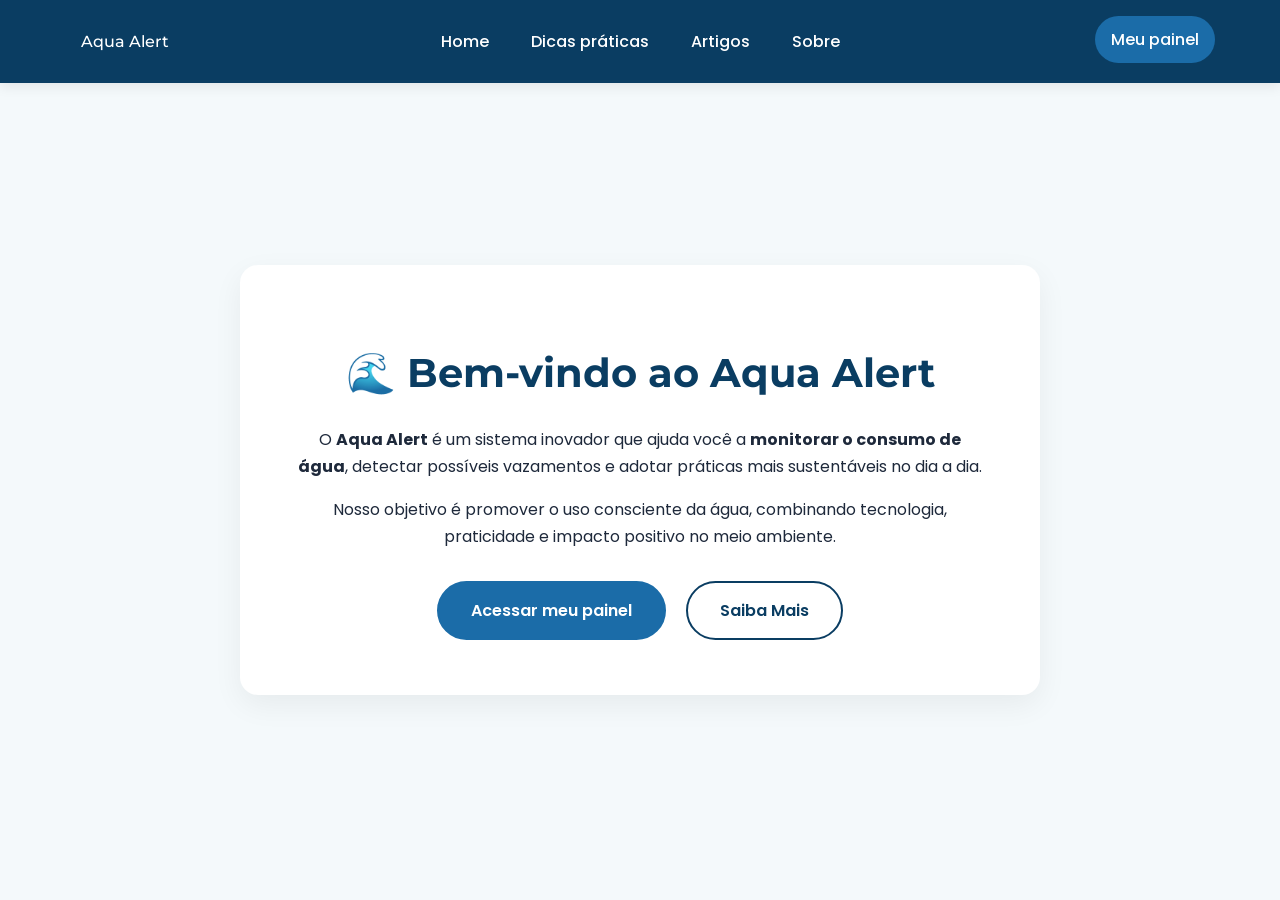
==== docs/index.html @ 445720dc "Publish Aqua Alert static site and API" ====
<!doctype html>
<html lang="pt-BR"><head><meta charset="utf-8"><meta name="viewport" content="width=device-width,initial-scale=1"><title>Aqua Alert</title><link rel="preconnect" href="https://fonts.googleapis.com"><link rel="preconnect" href="https://fonts.gstatic.com" crossorigin><link href="https://fonts.googleapis.com/css2?family=Montserrat:wght@400;500;600;700&family=Poppins:wght@300;400;500;600&display=swap" rel="stylesheet"><link rel="stylesheet" href="site.css"></head>
<body><nav class="navbar"><div class="nav-container"><div class="logo"><a href="index.html">Aqua Alert</a></div><div class="nav-links"><a href="index.html">Home</a><a href="dicas.html">Dicas práticas</a><a href="artigos.html">Artigos</a><a href="sobre.html">Sobre</a></div><div class="nav-cta"><a href="dashboard.html">Meu painel</a></div></div></nav><main class="page welcome-container"><div class="welcome-box"><h1>🌊 Bem-vindo ao Aqua Alert</h1><p>O <strong>Aqua Alert</strong> é um sistema inovador que ajuda você a <strong>monitorar o consumo de água</strong>, detectar possíveis vazamentos e adotar práticas mais sustentáveis no dia a dia.</p><p>Nosso objetivo é promover o uso consciente da água, combinando tecnologia, praticidade e impacto positivo no meio ambiente.</p><div class="cta-buttons"><a class="button primary" href="dashboard.html">Acessar meu painel</a><a class="button" href="sobre.html">Saiba Mais</a></div></div></main></body></html>
---- docs/site.css ----
:root { --primary: #0A3D62; --secondary: #1B6CA8; --accent: #38BDF8; --bg-light: #F4F9FB; --text-dark: #1E293B; --font-heading: 'Montserrat', sans-serif; --font-body: 'Poppins', sans-serif; }
* { box-sizing: border-box; }
body { margin: 0; min-height: 100vh; padding-top: 105px; color: var(--text-dark); background: var(--bg-light); font-family: var(--font-body); line-height: 1.7; }
.navbar { position: fixed; z-index: 10; inset: 0 0 auto; background: var(--primary); padding: 18px 0; box-shadow: 0 4px 12px rgba(0,0,0,.08); }
.nav-container { width: 90%; max-width: 1150px; margin: auto; display: grid; grid-template-columns: 1fr auto 1fr; align-items: center; }
.logo { justify-self: start; font-family: var(--font-heading); font-weight: 700; }
.nav-links { display: flex; gap: 10px; justify-self: center; }
.nav-cta { justify-self: end; }
.navbar a { display: inline-block; padding: 10px 16px; color: #fff; text-decoration: none; font-weight: 500; border-radius: 30px; transition: .25s ease; }
.navbar a:hover, .nav-cta a { background: var(--secondary); transform: translateY(-2px); }
.page { width: min(1200px, 90%); margin: 0 auto 60px; }
.welcome-container { min-height: calc(100vh - 150px); display: grid; place-items: center; }
.welcome-box { max-width: 800px; padding: 55px; text-align: center; background: #fff; border-radius: 18px; box-shadow: 0 10px 30px rgba(0,0,0,.06); }
h1,h2,h3 { font-family: var(--font-heading); color: var(--primary); line-height: 1.3; } .welcome-box h1 { font-size: clamp(2rem, 5vw, 2.5rem); }
.cta-buttons { display: flex; flex-wrap: wrap; justify-content: center; gap: 20px; margin-top: 30px; }
.button { display: inline-block; padding: 14px 32px; border: 2px solid var(--primary); border-radius: 40px; color: var(--primary); font-weight: 600; text-decoration: none; transition:.25s; }
.button.primary, .button:hover { color: #fff; background: var(--secondary); border-color: var(--secondary); }
.header { max-width: 850px; margin: 35px auto 45px; text-align: center; } .header h1 { font-size: clamp(2rem,5vw,2.5rem); }
.dicas-grid,.team,.benefits-grid { display:grid; grid-template-columns:repeat(auto-fit,minmax(260px,1fr)); gap:2rem; }
.dica-card,.member-card,.benefit-card,.content-card { padding:1.5rem; border-radius:16px; background:#fff; box-shadow:0 6px 20px rgba(0,0,0,.06); }
.dica-card:hover,.member-card:hover,.benefit-card:hover { transform:translateY(-5px); } .dica-icon { font-size:2.5rem; } .economia { display:flex; justify-content:space-between; gap:10px; padding:12px; border-radius:12px; background:#edf7fc; } .economia-valor { color:var(--secondary); font-weight:700; }
.content-card { max-width:900px; margin:auto; } .content-card h2 { color:var(--secondary); margin-top:1.8rem; } .content-card p { text-align:justify; } .content-card dt { color:#b66d00; font-weight:700; margin-top:1rem; } .content-card dd { margin: .3rem 0 1rem 1.5rem; }
.team { margin: 30px 0; } .member-card { text-align:center; } .photo { width:140px; height:140px; overflow:hidden; margin:0 auto 15px; border-radius:50%; } .photo img { width:100%; height:100%; object-fit:cover; }
.benefits { margin-top:45px; } .benefit-card { text-align:center; } .mission { display:grid; grid-template-columns:repeat(auto-fit,minmax(280px,1fr)); gap:30px; margin-top:30px; }
@media (max-width:760px) { body { padding-top: 150px; } .nav-container { grid-template-columns:1fr; justify-items:center; gap:7px; } .logo,.nav-cta,.nav-links { justify-self:center; } .nav-links { flex-wrap:wrap; justify-content:center; } .navbar a { padding:5px 8px; font-size:.85rem; } .welcome-box { padding:35px 25px; } }
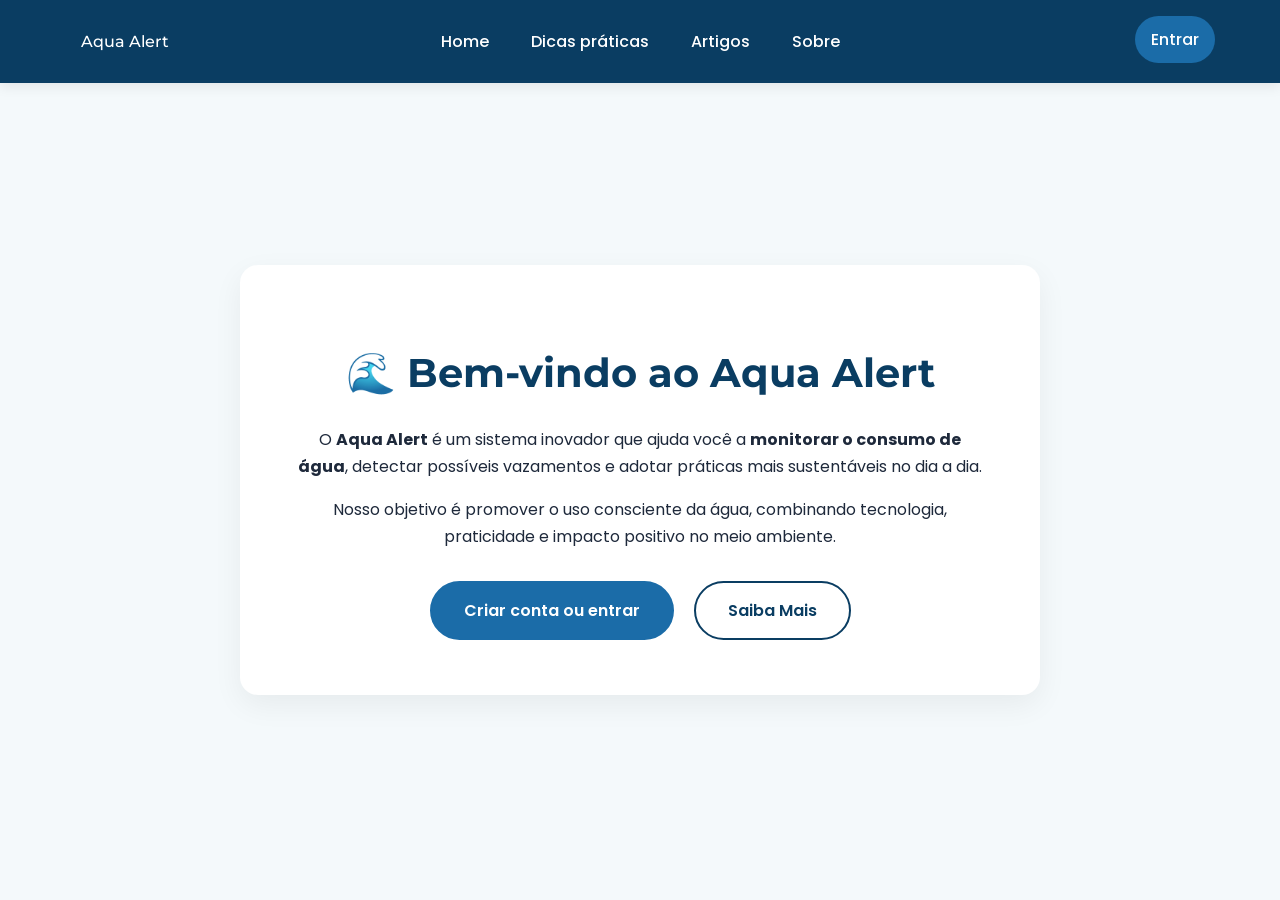
==== commit f2365a5c: "Add accounts and individual ESP devices" ====
--- a/docs/index.html
+++ b/docs/index.html
@@ -1,3 +1,3 @@
 <!doctype html>
 <html lang="pt-BR"><head><meta charset="utf-8"><meta name="viewport" content="width=device-width,initial-scale=1"><title>Aqua Alert</title><link rel="preconnect" href="https://fonts.googleapis.com"><link rel="preconnect" href="https://fonts.gstatic.com" crossorigin><link href="https://fonts.googleapis.com/css2?family=Montserrat:wght@400;500;600;700&family=Poppins:wght@300;400;500;600&display=swap" rel="stylesheet"><link rel="stylesheet" href="site.css"></head>
-<body><nav class="navbar"><div class="nav-container"><div class="logo"><a href="index.html">Aqua Alert</a></div><div class="nav-links"><a href="index.html">Home</a><a href="dicas.html">Dicas práticas</a><a href="artigos.html">Artigos</a><a href="sobre.html">Sobre</a></div><div class="nav-cta"><a href="dashboard.html">Meu painel</a></div></div></nav><main class="page welcome-container"><div class="welcome-box"><h1>🌊 Bem-vindo ao Aqua Alert</h1><p>O <strong>Aqua Alert</strong> é um sistema inovador que ajuda você a <strong>monitorar o consumo de água</strong>, detectar possíveis vazamentos e adotar práticas mais sustentáveis no dia a dia.</p><p>Nosso objetivo é promover o uso consciente da água, combinando tecnologia, praticidade e impacto positivo no meio ambiente.</p><div class="cta-buttons"><a class="button primary" href="dashboard.html">Acessar meu painel</a><a class="button" href="sobre.html">Saiba Mais</a></div></div></main></body></html>
+<body><nav class="navbar"><div class="nav-container"><div class="logo"><a href="index.html">Aqua Alert</a></div><div class="nav-links"><a href="index.html">Home</a><a href="dicas.html">Dicas práticas</a><a href="artigos.html">Artigos</a><a href="sobre.html">Sobre</a></div><div class="nav-cta"><a href="auth.html">Entrar</a></div></div></nav><main class="page welcome-container"><div class="welcome-box"><h1>🌊 Bem-vindo ao Aqua Alert</h1><p>O <strong>Aqua Alert</strong> é um sistema inovador que ajuda você a <strong>monitorar o consumo de água</strong>, detectar possíveis vazamentos e adotar práticas mais sustentáveis no dia a dia.</p><p>Nosso objetivo é promover o uso consciente da água, combinando tecnologia, praticidade e impacto positivo no meio ambiente.</p><div class="cta-buttons"><a class="button primary" href="auth.html">Criar conta ou entrar</a><a class="button" href="sobre.html">Saiba Mais</a></div></div></main></body></html>
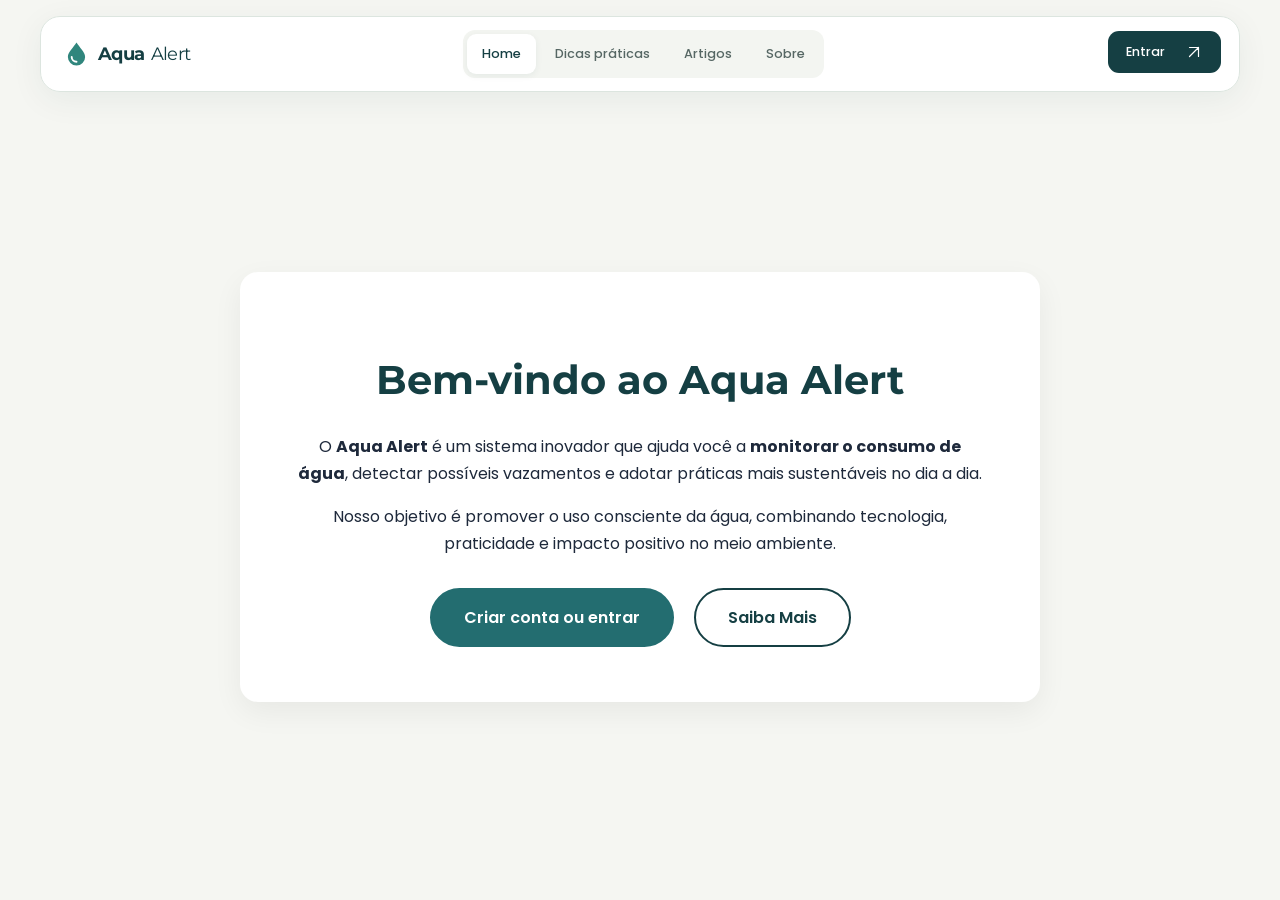
==== commit 2194b2eb: "feat: redesign articles and modernize site navigation" ====
--- a/docs/index.html
+++ b/docs/index.html
@@ -1,3 +1,3 @@
 <!doctype html>
-<html lang="pt-BR"><head><meta charset="utf-8"><meta name="viewport" content="width=device-width,initial-scale=1"><title>Aqua Alert</title><link rel="preconnect" href="https://fonts.googleapis.com"><link rel="preconnect" href="https://fonts.gstatic.com" crossorigin><link href="https://fonts.googleapis.com/css2?family=Montserrat:wght@400;500;600;700&family=Poppins:wght@300;400;500;600&display=swap" rel="stylesheet"><link rel="stylesheet" href="site.css"></head>
-<body><nav class="navbar"><div class="nav-container"><div class="logo"><a href="index.html">Aqua Alert</a></div><div class="nav-links"><a href="index.html">Home</a><a href="dicas.html">Dicas práticas</a><a href="artigos.html">Artigos</a><a href="sobre.html">Sobre</a></div><div class="nav-cta"><a href="auth.html">Entrar</a></div></div></nav><main class="page welcome-container"><div class="welcome-box"><h1>🌊 Bem-vindo ao Aqua Alert</h1><p>O <strong>Aqua Alert</strong> é um sistema inovador que ajuda você a <strong>monitorar o consumo de água</strong>, detectar possíveis vazamentos e adotar práticas mais sustentáveis no dia a dia.</p><p>Nosso objetivo é promover o uso consciente da água, combinando tecnologia, praticidade e impacto positivo no meio ambiente.</p><div class="cta-buttons"><a class="button primary" href="auth.html">Criar conta ou entrar</a><a class="button" href="sobre.html">Saiba Mais</a></div></div></main></body></html>
+<html lang="pt-BR"><head><meta charset="utf-8"><meta name="viewport" content="width=device-width,initial-scale=1"><title>Aqua Alert</title><link rel="preconnect" href="https://fonts.googleapis.com"><link rel="preconnect" href="https://fonts.gstatic.com" crossorigin><link href="https://fonts.googleapis.com/css2?family=Montserrat:wght@400;500;600;700&family=Poppins:wght@300;400;500;600&display=swap" rel="stylesheet"><link rel="stylesheet" href="site.css"><script src="app.js" defer></script></head>
+<body><nav class="navbar" aria-label="Navegação principal"><div class="nav-container"><div class="logo"><a href="index.html" aria-label="Aqua Alert — início"><svg viewBox="0 0 24 28" aria-hidden="true"><path d="M12 2C9 7 3 12 3 17a9 9 0 0 0 18 0C21 12 15 7 12 2Z" fill="currentColor"/><path d="M7 17a5 5 0 0 0 5 5" fill="none" stroke="white" stroke-width="2" stroke-linecap="round"/></svg>Aqua<span>Alert</span></a></div><div class="nav-links"><a href="index.html" aria-current="page">Home</a><a href="dicas.html">Dicas práticas</a><a href="artigos.html">Artigos</a><a href="sobre.html">Sobre</a></div><div class="nav-cta"><a href="auth.html">Entrar <svg class="arrow-icon" viewBox="0 0 24 24" width="18" height="18" aria-hidden="true"><path d="M6 18 18 6M6 6h12v12" fill="none" stroke="currentColor" stroke-width="1.6" stroke-linecap="round" stroke-linejoin="round"/></svg></a></div></div></nav><main class="page welcome-container"><div class="welcome-box"><h1>Bem-vindo ao Aqua Alert</h1><p>O <strong>Aqua Alert</strong> é um sistema inovador que ajuda você a <strong>monitorar o consumo de água</strong>, detectar possíveis vazamentos e adotar práticas mais sustentáveis no dia a dia.</p><p>Nosso objetivo é promover o uso consciente da água, combinando tecnologia, praticidade e impacto positivo no meio ambiente.</p><div class="cta-buttons"><a class="button primary" href="auth.html">Criar conta ou entrar</a><a class="button" href="sobre.html">Saiba Mais</a></div></div></main></body></html>
--- a/docs/site.css
+++ b/docs/site.css
@@ -23,3 +23,25 @@
 .team { margin: 30px 0; } .member-card { text-align:center; } .photo { width:140px; height:140px; overflow:hidden; margin:0 auto 15px; border-radius:50%; } .photo img { width:100%; height:100%; object-fit:cover; }
 .benefits { margin-top:45px; } .benefit-card { text-align:center; } .mission { display:grid; grid-template-columns:repeat(auto-fit,minmax(280px,1fr)); gap:30px; margin-top:30px; }
 @media (max-width:760px) { body { padding-top: 150px; } .nav-container { grid-template-columns:1fr; justify-items:center; gap:7px; } .logo,.nav-cta,.nav-links { justify-self:center; } .nav-links { flex-wrap:wrap; justify-content:center; } .navbar a { padding:5px 8px; font-size:.85rem; } .welcome-box { padding:35px 25px; } }
+
+/* Shared public navigation */
+:root { --primary:#153f43; --secondary:#236d70; --accent:#79b8b0; --bg-light:#f5f6f2; }
+body { padding-top:112px; }
+.navbar { inset:16px 0 auto; padding:0; background:transparent; box-shadow:none; }
+.nav-container { width:min(1200px,94%); max-width:none; grid-template-columns:1fr auto 1fr; gap:20px; min-height:76px; padding:10px 18px 10px 24px; border:1px solid #dce5df; border-radius:20px; background:rgba(255,255,255,.96); box-shadow:0 8px 32px #123e4210; backdrop-filter:blur(16px); }
+.navbar .logo a { display:flex; align-items:center; gap:6px; padding:8px 0; color:#153f43; font-size:1.1rem; font-weight:700; letter-spacing:-.6px; white-space:nowrap; }
+.logo svg { width:23px; height:28px; margin-right:4px; color:#30867d; }
+.logo a span { font-weight:400; }
+.nav-links { gap:4px; padding:4px; background:#f3f5f1; border-radius:12px; }
+.navbar .nav-links a { padding:9px 15px; border-radius:9px; color:#566764; font-size:.8rem; font-weight:500; transition:color .2s,background .2s,box-shadow .2s; white-space:nowrap; }
+.navbar a:hover { transform:none; background:transparent; }
+.navbar .nav-links a:hover { color:#153f43; background:#e5ede7; }
+.navbar .nav-links a[aria-current="page"] { color:#153f43; background:white; box-shadow:0 2px 7px #173f4310; }
+.navbar .nav-cta a { display:flex; gap:20px; align-items:center; padding:10px 18px; border-radius:11px; color:white; background:#153f43; font-size:.8rem; }
+.navbar .nav-cta a:hover { background:#236d70; }
+a:focus-visible, summary:focus-visible, [tabindex]:focus-visible { outline:3px solid #409e92; outline-offset:5px; }
+@media(max-width:900px) { .nav-container { gap:12px; padding:10px 16px; } .navbar .nav-links a { padding:9px 10px; } .navbar .nav-cta a { gap:10px; } }
+@media(max-width:680px) { body { padding-top:156px; } .navbar { top:10px; } .nav-container { grid-template-columns:1fr auto; gap:8px; border-radius:16px; padding:10px 14px; } .logo { justify-self:start; } .nav-cta { grid-column:2; grid-row:1; justify-self:end; } .nav-links { grid-row:2; grid-column:1 / -1; justify-self:stretch; justify-content:space-between; flex-wrap:nowrap; } .navbar .nav-links a { text-align:center; flex:1; padding:7px 5px; font-size:.75rem; } .navbar .logo a { font-size:1rem; } .welcome-box { padding:32px 22px; } }
+@media(prefers-reduced-motion:reduce) { *,*::before,*::after { scroll-behavior:auto!important; transition:none!important; animation:none!important; } }
+.arrow-icon { display:inline-block; flex-shrink:0; vertical-align:middle; }
+.dica-icon { font-family:var(--font-heading); font-size:1.1rem; color:#588778; letter-spacing:2px; }
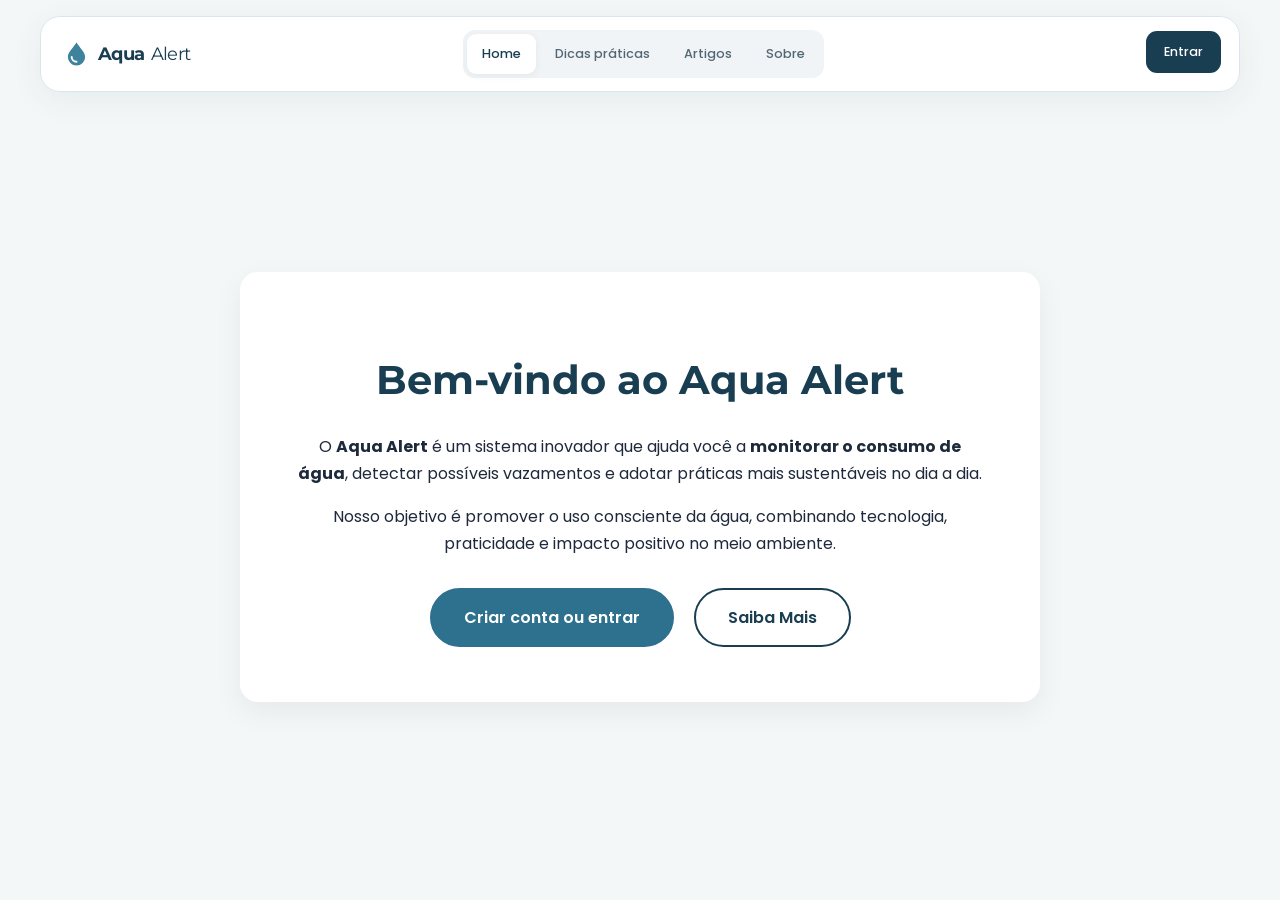
==== commit 81c33f95: "fix: restore authenticated navigation and add persistent account settings" ====
--- a/docs/index.html
+++ b/docs/index.html
@@ -1,3 +1,3 @@
 <!doctype html>
-<html lang="pt-BR"><head><meta charset="utf-8"><meta name="viewport" content="width=device-width,initial-scale=1"><title>Aqua Alert</title><link rel="preconnect" href="https://fonts.googleapis.com"><link rel="preconnect" href="https://fonts.gstatic.com" crossorigin><link href="https://fonts.googleapis.com/css2?family=Montserrat:wght@400;500;600;700&family=Poppins:wght@300;400;500;600&display=swap" rel="stylesheet"><link rel="stylesheet" href="site.css"><script src="app.js" defer></script></head>
+<html lang="pt-BR"><head><meta charset="utf-8"><script src="theme-init.js"></script><meta name="viewport" content="width=device-width,initial-scale=1"><title>Aqua Alert</title><link rel="preconnect" href="https://fonts.googleapis.com"><link rel="preconnect" href="https://fonts.gstatic.com" crossorigin><link href="https://fonts.googleapis.com/css2?family=Montserrat:wght@400;500;600;700&family=Poppins:wght@300;400;500;600&display=swap" rel="stylesheet"><link rel="stylesheet" href="site.css"><link rel="stylesheet" href="account.css?v=1"><link rel="stylesheet" href="themes.css?v=1"><script src="account.js?v=1" defer></script><script src="app.js" defer></script></head>
 <body><nav class="navbar" aria-label="Navegação principal"><div class="nav-container"><div class="logo"><a href="index.html" aria-label="Aqua Alert — início"><svg viewBox="0 0 24 28" aria-hidden="true"><path d="M12 2C9 7 3 12 3 17a9 9 0 0 0 18 0C21 12 15 7 12 2Z" fill="currentColor"/><path d="M7 17a5 5 0 0 0 5 5" fill="none" stroke="white" stroke-width="2" stroke-linecap="round"/></svg>Aqua<span>Alert</span></a></div><div class="nav-links"><a href="index.html" aria-current="page">Home</a><a href="dicas.html">Dicas práticas</a><a href="artigos.html">Artigos</a><a href="sobre.html">Sobre</a></div><div class="nav-cta"><a href="auth.html">Entrar <svg class="arrow-icon" viewBox="0 0 24 24" width="18" height="18" aria-hidden="true"><path d="M6 18 18 6M6 6h12v12" fill="none" stroke="currentColor" stroke-width="1.6" stroke-linecap="round" stroke-linejoin="round"/></svg></a></div></div></nav><main class="page welcome-container"><div class="welcome-box"><h1>Bem-vindo ao Aqua Alert</h1><p>O <strong>Aqua Alert</strong> é um sistema inovador que ajuda você a <strong>monitorar o consumo de água</strong>, detectar possíveis vazamentos e adotar práticas mais sustentáveis no dia a dia.</p><p>Nosso objetivo é promover o uso consciente da água, combinando tecnologia, praticidade e impacto positivo no meio ambiente.</p><div class="cta-buttons"><a class="button primary" href="auth.html">Criar conta ou entrar</a><a class="button" href="sobre.html">Saiba Mais</a></div></div></main></body></html>
--- a/docs/site.css
+++ b/docs/site.css
@@ -25,23 +25,23 @@
 @media (max-width:760px) { body { padding-top: 150px; } .nav-container { grid-template-columns:1fr; justify-items:center; gap:7px; } .logo,.nav-cta,.nav-links { justify-self:center; } .nav-links { flex-wrap:wrap; justify-content:center; } .navbar a { padding:5px 8px; font-size:.85rem; } .welcome-box { padding:35px 25px; } }
 
 /* Shared public navigation */
-:root { --primary:#153f43; --secondary:#236d70; --accent:#79b8b0; --bg-light:#f5f6f2; }
+:root { --primary:#193e52; --secondary:#2d718e; --accent:#85b8ce; --bg-light:#f4f7f8; }
 body { padding-top:112px; }
 .navbar { inset:16px 0 auto; padding:0; background:transparent; box-shadow:none; }
-.nav-container { width:min(1200px,94%); max-width:none; grid-template-columns:1fr auto 1fr; gap:20px; min-height:76px; padding:10px 18px 10px 24px; border:1px solid #dce5df; border-radius:20px; background:rgba(255,255,255,.96); box-shadow:0 8px 32px #123e4210; backdrop-filter:blur(16px); }
-.navbar .logo a { display:flex; align-items:center; gap:6px; padding:8px 0; color:#153f43; font-size:1.1rem; font-weight:700; letter-spacing:-.6px; white-space:nowrap; }
-.logo svg { width:23px; height:28px; margin-right:4px; color:#30867d; }
+.nav-container { width:min(1200px,94%); max-width:none; grid-template-columns:1fr auto 1fr; gap:20px; min-height:76px; padding:10px 18px 10px 24px; border:1px solid #dce5eb; border-radius:20px; background:rgba(255,255,255,.96); box-shadow:0 8px 32px #123e4210; backdrop-filter:blur(16px); }
+.navbar .logo a { display:flex; align-items:center; gap:6px; padding:8px 0; color:#193e52; font-size:1.1rem; font-weight:700; letter-spacing:-.6px; white-space:nowrap; }
+.logo svg { width:23px; height:28px; margin-right:4px; color:#3e829e; }
 .logo a span { font-weight:400; }
-.nav-links { gap:4px; padding:4px; background:#f3f5f1; border-radius:12px; }
-.navbar .nav-links a { padding:9px 15px; border-radius:9px; color:#566764; font-size:.8rem; font-weight:500; transition:color .2s,background .2s,box-shadow .2s; white-space:nowrap; }
+.nav-links { gap:4px; padding:4px; background:#f0f4f7; border-radius:12px; }
+.navbar .nav-links a { padding:9px 15px; border-radius:9px; color:#526775; font-size:.8rem; font-weight:500; transition:color .2s,background .2s,box-shadow .2s; white-space:nowrap; }
 .navbar a:hover { transform:none; background:transparent; }
-.navbar .nav-links a:hover { color:#153f43; background:#e5ede7; }
-.navbar .nav-links a[aria-current="page"] { color:#153f43; background:white; box-shadow:0 2px 7px #173f4310; }
-.navbar .nav-cta a { display:flex; gap:20px; align-items:center; padding:10px 18px; border-radius:11px; color:white; background:#153f43; font-size:.8rem; }
-.navbar .nav-cta a:hover { background:#236d70; }
-a:focus-visible, summary:focus-visible, [tabindex]:focus-visible { outline:3px solid #409e92; outline-offset:5px; }
+.navbar .nav-links a:hover { color:#193e52; background:#e5edf3; }
+.navbar .nav-links a[aria-current="page"] { color:#193e52; background:white; box-shadow:0 2px 7px #173f4310; }
+.navbar .nav-cta a { display:flex; gap:20px; align-items:center; padding:10px 18px; border-radius:11px; color:white; background:#193e52; font-size:.8rem; }
+.navbar .nav-cta a:hover { background:#2d718e; }
+a:focus-visible, summary:focus-visible, [tabindex]:focus-visible { outline:3px solid #468eae; outline-offset:5px; }
 @media(max-width:900px) { .nav-container { gap:12px; padding:10px 16px; } .navbar .nav-links a { padding:9px 10px; } .navbar .nav-cta a { gap:10px; } }
 @media(max-width:680px) { body { padding-top:156px; } .navbar { top:10px; } .nav-container { grid-template-columns:1fr auto; gap:8px; border-radius:16px; padding:10px 14px; } .logo { justify-self:start; } .nav-cta { grid-column:2; grid-row:1; justify-self:end; } .nav-links { grid-row:2; grid-column:1 / -1; justify-self:stretch; justify-content:space-between; flex-wrap:nowrap; } .navbar .nav-links a { text-align:center; flex:1; padding:7px 5px; font-size:.75rem; } .navbar .logo a { font-size:1rem; } .welcome-box { padding:32px 22px; } }
 @media(prefers-reduced-motion:reduce) { *,*::before,*::after { scroll-behavior:auto!important; transition:none!important; animation:none!important; } }
 .arrow-icon { display:inline-block; flex-shrink:0; vertical-align:middle; }
-.dica-icon { font-family:var(--font-heading); font-size:1.1rem; color:#588778; letter-spacing:2px; }
+.dica-icon { font-family:var(--font-heading); font-size:1.1rem; color:#5b849c; letter-spacing:2px; }
--- a/docs/account.css
+++ b/docs/account.css
@@ -0,0 +1,5 @@
+.account-control{position:relative}.account-trigger{display:grid;place-items:center;padding:3px;border:1px solid #bcd1e0;background:transparent;border-radius:50%;cursor:pointer}.account-avatar{display:grid;place-items:center;width:38px;height:38px;border-radius:50%;background:#dcebf7;color:#214e70;font-family:var(--font-heading);font-size:1rem;font-weight:600;overflow:hidden;flex-shrink:0}.account-avatar img,.avatar-preview img{display:block;width:100%;height:100%;object-fit:cover}.account-panel{position:absolute;right:0;top:calc(100% + 14px);width:310px;max-width:calc(100vw - 32px);padding:16px;background:#fff;border:1px solid #d8e4ed;border-radius:18px;box-shadow:0 18px 65px #12304726;color:#233e52;max-height:calc(100dvh - 105px);overflow:auto;text-align:left}.account-identity{display:flex;gap:12px;align-items:center;padding:4px 0 16px;border-bottom:1px solid #e3ecf3}.account-identity>div{min-width:0}.account-identity strong{display:block;font-size:.85rem;overflow-wrap:anywhere}.account-identity #account-email{display:block;font-size:.65rem;color:#6a8295;overflow-wrap:anywhere}.account-panel button,.navbar .account-panel a{display:block;width:100%;font:inherit;font-size:.78rem;text-align:left;border:0;border-radius:8px;background:transparent;color:#345b78;padding:11px 10px;cursor:pointer;text-decoration:none;transition:background .2s}.account-panel button:hover,.navbar .account-panel a:hover{background:#ecf3f8;transform:none}.account-panel .account-signout{border-top:1px solid #e3ecf3;border-radius:0;margin-top:6px;padding-top:15px;color:#a54150}.theme-label{display:block;padding:12px 10px 10px;font-size:.7rem;font-weight:500}.theme-label select{display:block;width:100%;margin-top:8px;font:inherit;background:#f4f7fa;color:#294f6a;border:1px solid #cbdce8;border-radius:8px;padding:10px}.account-notice{font-size:.65rem;color:#5b7890;margin:8px 0 0}.account-notice:empty{display:none}.account-trigger:focus-visible,.account-panel button:focus-visible,.account-dialog button:focus-visible,input:focus-visible,select:focus-visible{outline:3px solid #468eae;outline-offset:3px}
+.account-dialog{width:min(460px,92vw);max-height:85dvh;overflow:auto;border:1px solid #d6e4ee;border-radius:24px;padding:30px;background:#fff;color:#29495f;box-shadow:0 30px 100px #071a3940}.account-dialog::backdrop{background:#0b203a99;backdrop-filter:blur(5px)}.account-dialog-heading{display:flex;gap:20px;align-items:center;justify-content:space-between;margin-bottom:24px}.account-eyebrow{text-transform:uppercase;letter-spacing:1.8px;font-size:.58rem;color:#6a8ba4;margin:0 0 8px}.account-dialog h2{font-size:1.5rem;font-weight:500;letter-spacing:-.7px;margin:0}.account-dialog button{border:0;border-radius:10px;padding:12px 18px;background:#285d80;color:white;font:inherit;font-size:.8rem;cursor:pointer}.account-dialog button:disabled{opacity:.55;cursor:wait}.account-dialog .account-close{background:#eef4f8;color:#496b83;font-size:1.5rem;padding:1px 12px}.account-dialog form>p{font-size:.73rem;color:#657d91;line-height:1.8}.account-field{display:block;font-size:.75rem;margin:18px 0}.account-field input{display:block;width:100%;margin-top:8px;border:1px solid #c6d9e6;border-radius:9px;padding:12px;color:#29495f;background:#f7fafc;font:inherit}.account-field input[type=file]{font-size:.65rem;padding:10px}.avatar-preview{display:grid;place-items:center;overflow:hidden;margin:0 auto 20px;border-radius:50%;width:112px;height:112px;background:#dcebf7;color:#214e70;font-size:2.4rem;font-family:var(--font-heading)}.account-dialog-actions{display:flex;justify-content:space-between;gap:10px}.account-dialog .account-secondary{background:#eef4f8;color:#496b83}.account-dialog .account-form-status{min-height:1.4em;margin:18px 0 0;color:#287155;overflow-wrap:anywhere}.account-dialog .account-form-status.error{color:#b1384f}body:has(.account-dialog[open]){overflow:hidden}
+@media(max-width:680px){.account-avatar{width:32px;height:32px;font-size:.8rem}.account-panel{top:calc(100% + 12px);max-height:calc(100dvh - 95px)}.account-dialog{padding:23px}.account-dialog-actions{flex-wrap:wrap}}
+
+.account-panel button:disabled{opacity:.5;cursor:not-allowed}.account-panel button:disabled:hover{background:transparent}
--- a/docs/themes.css
+++ b/docs/themes.css
@@ -0,0 +1,24 @@
+:root{color-scheme:light}html[data-theme=dark]{color-scheme:dark;--primary:#b8d9f0;--secondary:#477da4;--accent:#94c5e5;--bg-light:#0b1723;--text-dark:#d1dfeb}
+html[data-theme=dark] body,html[data-theme=dark] .about-page{background:#0b1723;color:#c7d8e6}
+html[data-theme=dark] :is(.nav-container,.welcome-box,.dica-card,.member-card,.benefit-card,.content-card,.auth-card,.metric,.chart-card,.history-card,.settings,.story-card,.habit-card,.person-card,.bento-step,.practice-card){background:#142738;border-color:#294357;color:#c7d8e6;box-shadow:none}
+html[data-theme=dark] :is(h1,h2,h3,.journal h1,.navbar .logo a,.navbar .nav-links a[aria-current=page],.metric-value,.history-table th){color:#d3e8f8}
+html[data-theme=dark] :is(.nav-links,.navbar .nav-links a[aria-current=page],.economia,.device-card,.credential code,.article-expanded .takeaway,.featured-story,.bento-main,.practice-card:first-child,.practice-card:last-child){background:#1b3348;border-color:#35556e}
+html[data-theme=dark] :is(.navbar .nav-links a,.journal-heading>p,.featured-copy>p:not(.eyebrow),.story-body>p:not(.eyebrow),.article-expanded p,.intro-copy p,.project-flow>div>p:not(.eyebrow),.habit-card p,.flow-steps p,.value-item p,.metric-label,.chart-card p,.empty,.tips-intro>p,.practice-card>p,.practice-card details p,.method-intro>p:not(.section-label),.method-steps p,.bento-main>p:not(.section-label),.bento-step p,.section-heading>p,.journal-end p:not(.eyebrow)){color:#a6bdce}
+html[data-theme=dark] :is(.eyebrow,.section-label,.habit-category,.habit-number,.reading-time,.journal-toolbar>span,.team-portrait>p,.source-note,.status,.secondary-link){color:#9cb9cf}
+html[data-theme=dark] :is(.text-link,.story-body summary,.habit-card summary,.practice-card summary,.habit-choice,.inline-link,.journal-footer a,.about-footer a){color:#a8d0ee}
+html[data-theme=dark] :is(.about-main h2 span,.journal h1 span){color:#86b1d0}
+html[data-theme=dark] :is(.nav-container,.journal-footer,.about-footer,.flow-steps li,.value-item,.history-table th,.history-table td,.practice-card details,.method-steps li,.signal-path span){border-color:#355168}
+html[data-theme=dark] .navbar .nav-links a:hover{background:#29485f;color:#def0ff}
+html[data-theme=dark] :is(.auth-columns label,.password-recovery label){color:#bfd6e8}
+html[data-theme=dark] :is(.auth-columns input,.password-recovery input,.settings input){background:#0c1c2a;color:#e2edf5;border-color:#426078}
+html[data-theme=dark] .outline-button{background:#183247;color:#cbe3f6;border-color:#547994}
+html[data-theme=dark] .button:not(.primary){color:#c3def1;border-color:#6a91af}
+html[data-theme=dark] .account-panel,html[data-theme=dark] .account-dialog{background:#142738;border-color:#355168;color:#d2e5f3}
+html[data-theme=dark] :is(.account-panel button,.navbar .account-panel a,.account-dialog h2){color:#c6dfef}
+html[data-theme=dark] :is(.account-identity,.account-panel .account-signout){border-color:#355168}
+html[data-theme=dark] :is(.account-panel button:hover,.navbar .account-panel a:hover,.theme-label select,.account-field input,.account-dialog .account-close,.account-dialog .account-secondary){background:#1c354a;color:#cee6f6;border-color:#44657e}
+html[data-theme=dark] :is(.account-notice,.account-identity #account-email,.account-dialog form>p,.account-eyebrow){color:#a3bed2}
+html[data-theme=dark] .account-dialog .account-form-status{color:#94d6ba}html[data-theme=dark] .account-dialog .account-form-status.error,html[data-theme=dark] .status.error{color:#ff9aaf}
+html[data-theme=dark] .status.success{color:#94d6ba}html[data-theme=dark] .habit-choice:has(input:checked){color:#c5e6ff}
+html[data-theme=dark] .about-hero h1{color:#f6faff}html[data-theme=dark] .about-hero h1 em,html[data-theme=dark] .manifesto em{color:#88b9df}
+html[data-theme=dark] .navbar .nav-links a[aria-current=page]{background:#365d7b;color:#f5faff;box-shadow:inset 0 0 0 1px #7397b044}
